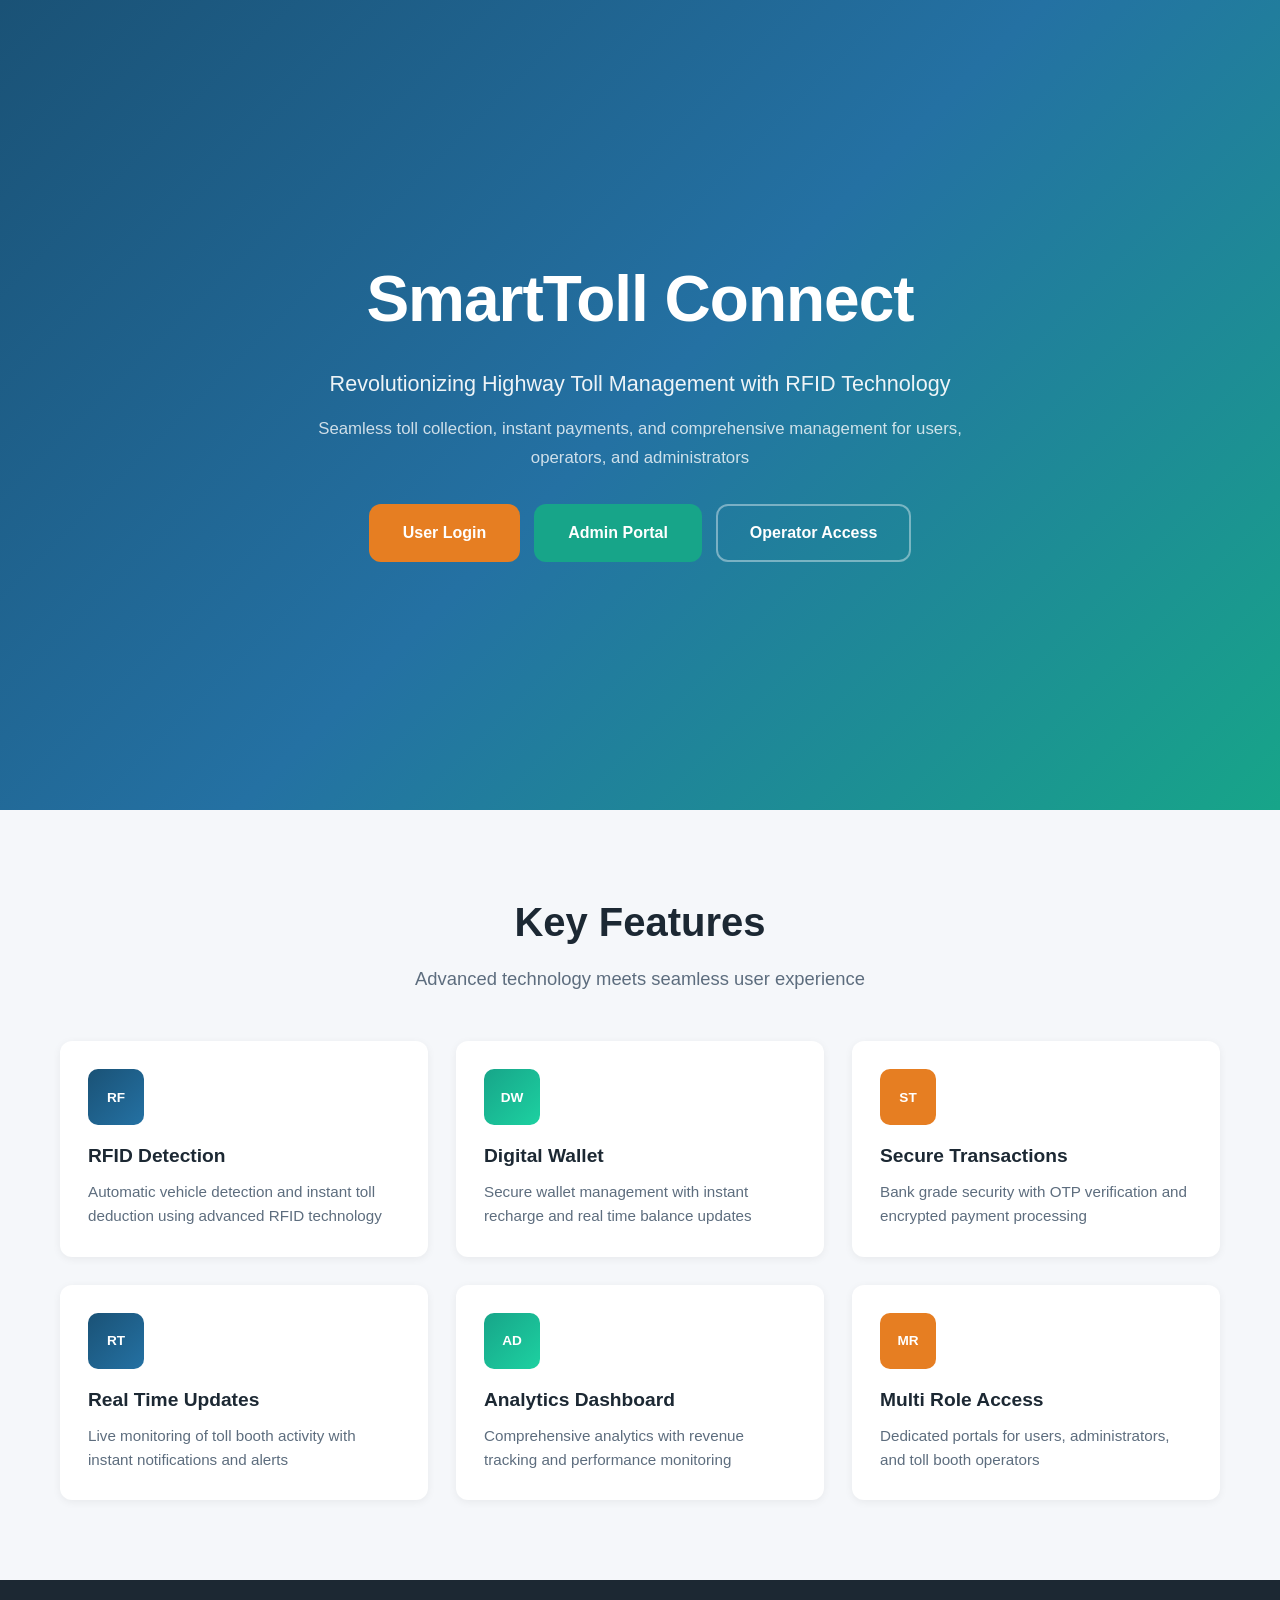
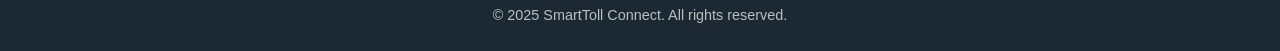
==== index.html @ 89d5b8bf "add footer and fix hero padding on mobile" ====
﻿<!DOCTYPE html>
<html lang="en">
<head>
    <meta charset="UTF-8">
    <meta name="viewport" content="width=device-width, initial-scale=1.0">
    <title>SmartToll Connect</title>
    <link rel="stylesheet" href="style.css">
</head>
<body>
    <!-- Hero -->
    <section class="hero">
        <div class="hero-content">
            <h1>SmartToll Connect</h1>
            <p class="hero-subtitle">Revolutionizing Highway Toll Management with RFID Technology</p>
            <p class="hero-desc">Seamless toll collection, instant payments, and comprehensive management for users, operators, and administrators</p>
            <div class="hero-buttons">
                <a href="auth.html?role=user" class="btn btn-accent">User Login</a>
                <a href="auth.html?role=admin" class="btn btn-secondary">Admin Portal</a>
                <a href="auth.html?role=operator" class="btn btn-outline">Operator Access</a>
            </div>
        </div>
    </section>

    <!-- Features -->
    <section class="features">
        <div class="container">
            <h2 class="section-title">Key Features</h2>
            <p class="section-desc">Advanced technology meets seamless user experience</p>
            <div class="features-grid">
                <div class="feature-card">
                    <div class="feature-icon icon-primary">RF</div>
                    <h3>RFID Detection</h3>
                    <p>Automatic vehicle detection and instant toll deduction using advanced RFID technology</p>
                </div>
                <div class="feature-card">
                    <div class="feature-icon icon-secondary">DW</div>
                    <h3>Digital Wallet</h3>
                    <p>Secure wallet management with instant recharge and real time balance updates</p>
                </div>
                <div class="feature-card">
                    <div class="feature-icon icon-accent">ST</div>
                    <h3>Secure Transactions</h3>
                    <p>Bank grade security with OTP verification and encrypted payment processing</p>
                </div>
                <div class="feature-card">
                    <div class="feature-icon icon-primary">RT</div>
                    <h3>Real Time Updates</h3>
                    <p>Live monitoring of toll booth activity with instant notifications and alerts</p>
                </div>
                <div class="feature-card">
                    <div class="feature-icon icon-secondary">AD</div>
                    <h3>Analytics Dashboard</h3>
                    <p>Comprehensive analytics with revenue tracking and performance monitoring</p>
                </div>
                <div class="feature-card">
                    <div class="feature-icon icon-accent">MR</div>
                    <h3>Multi Role Access</h3>
                    <p>Dedicated portals for users, administrators, and toll booth operators</p>
                </div>
            </div>
        </div>
    </section>

    <!-- Footer -->
    <footer class="footer">
        <div class="container">
            <p>&copy; 2025 SmartToll Connect. All rights reserved.</p>
        </div>
    </footer>

    <script src="script.js"></script>
</body>
</html>
---- style.css ----
﻿* {
    margin: 0;
    padding: 0;
    box-sizing: border-box;
}

:root {
    --primary: #1a5276;
    --primary-light: #2471a3;
    --secondary: #17a589;
    --accent: #e67e22;
    --bg: #f5f7fa;
    --text: #1c2833;
    --text-muted: #5d6d7e;
    --card-bg: #ffffff;
    --border: #d5dbde;
    --success: #27ae60;
    --danger: #e74c3c;
    --radius: 12px;
}

body {
    font-family: 'Segoe UI', Tahoma, Geneva, Verdana, sans-serif;
    background: var(--bg);
    color: var(--text);
    line-height: 1.6;
}

.container {
    max-width: 1200px;
    margin: 0 auto;
    padding: 0 20px;
}

/* Hero Section */
.hero {
    min-height: 90vh;
    display: flex;
    align-items: center;
    justify-content: center;
    background: linear-gradient(135deg, var(--primary), var(--primary-light), var(--secondary));
    color: #fff;
    text-align: center;
    padding: 40px 20px;
}

.hero-content {
    max-width: 700px;
}

.hero h1 {
    font-size: 4rem;
    font-weight: 800;
    margin-bottom: 16px;
    letter-spacing: -1px;
}

.hero-subtitle {
    font-size: 1.35rem;
    opacity: 0.92;
    margin-bottom: 14px;
}

.hero-desc {
    font-size: 1.05rem;
    opacity: 0.78;
    line-height: 1.7;
}

.hero-buttons {
    margin-top: 32px;
    display: flex;
    gap: 14px;
    justify-content: center;
    flex-wrap: wrap;
}

/* Buttons */
.btn {
    display: inline-block;
    padding: 14px 32px;
    border-radius: var(--radius);
    font-size: 1rem;
    font-weight: 600;
    text-decoration: none;
    cursor: pointer;
    transition: all 0.2s ease;
    border: 2px solid transparent;
}

.btn-accent {
    background: var(--accent);
    color: #fff;
}

.btn-accent:hover {
    background: #d35400;
}

.btn-secondary {
    background: var(--secondary);
    color: #fff;
}

.btn-secondary:hover {
    background: #138d75;
}

.btn-outline {
    background: transparent;
    color: #fff;
    border-color: rgba(255, 255, 255, 0.4);
}

.btn-outline:hover {
    background: rgba(255, 255, 255, 0.1);
    border-color: rgba(255, 255, 255, 0.7);
}

/* Section Styles */
.section-title {
    font-size: 2.5rem;
    font-weight: 700;
    text-align: center;
    margin-bottom: 10px;
}

.section-desc {
    text-align: center;
    color: var(--text-muted);
    font-size: 1.15rem;
    margin-bottom: 48px;
}

/* Features */
.features {
    padding: 80px 0;
}

.features-grid {
    display: grid;
    grid-template-columns: repeat(3, 1fr);
    gap: 28px;
}

.feature-card {
    background: var(--card-bg);
    border-radius: var(--radius);
    padding: 28px;
    box-shadow: 0 2px 8px rgba(0, 0, 0, 0.06);
    transition: box-shadow 0.3s ease;
}

.feature-card:hover {
    box-shadow: 0 8px 24px rgba(0, 0, 0, 0.12);
}

.feature-icon {
    width: 56px;
    height: 56px;
    border-radius: 10px;
    display: flex;
    align-items: center;
    justify-content: center;
    font-weight: 700;
    font-size: 0.85rem;
    color: #fff;
    margin-bottom: 16px;
}

.icon-primary {
    background: linear-gradient(135deg, var(--primary), var(--primary-light));
}

.icon-secondary {
    background: linear-gradient(135deg, var(--secondary), #1dd1a1);
}

.icon-accent {
    background: var(--accent);
}

.feature-card h3 {
    font-size: 1.2rem;
    margin-bottom: 8px;
}

.feature-card p {
    color: var(--text-muted);
    font-size: 0.95rem;
}

/* Footer */
.footer {
    background: var(--text);
    color: rgba(255, 255, 255, 0.7);
    text-align: center;
    padding: 24px 20px;
    font-size: 0.9rem;
}

/* Responsive */
@media (max-width: 768px) {
    .hero h1 {
        font-size: 2.4rem;
    }

    .hero-subtitle {
        font-size: 1.1rem;
    }

    .hero {
        min-height: 80vh;
        padding: 60px 16px;
    }

    .features-grid {
        grid-template-columns: 1fr;
    }
}
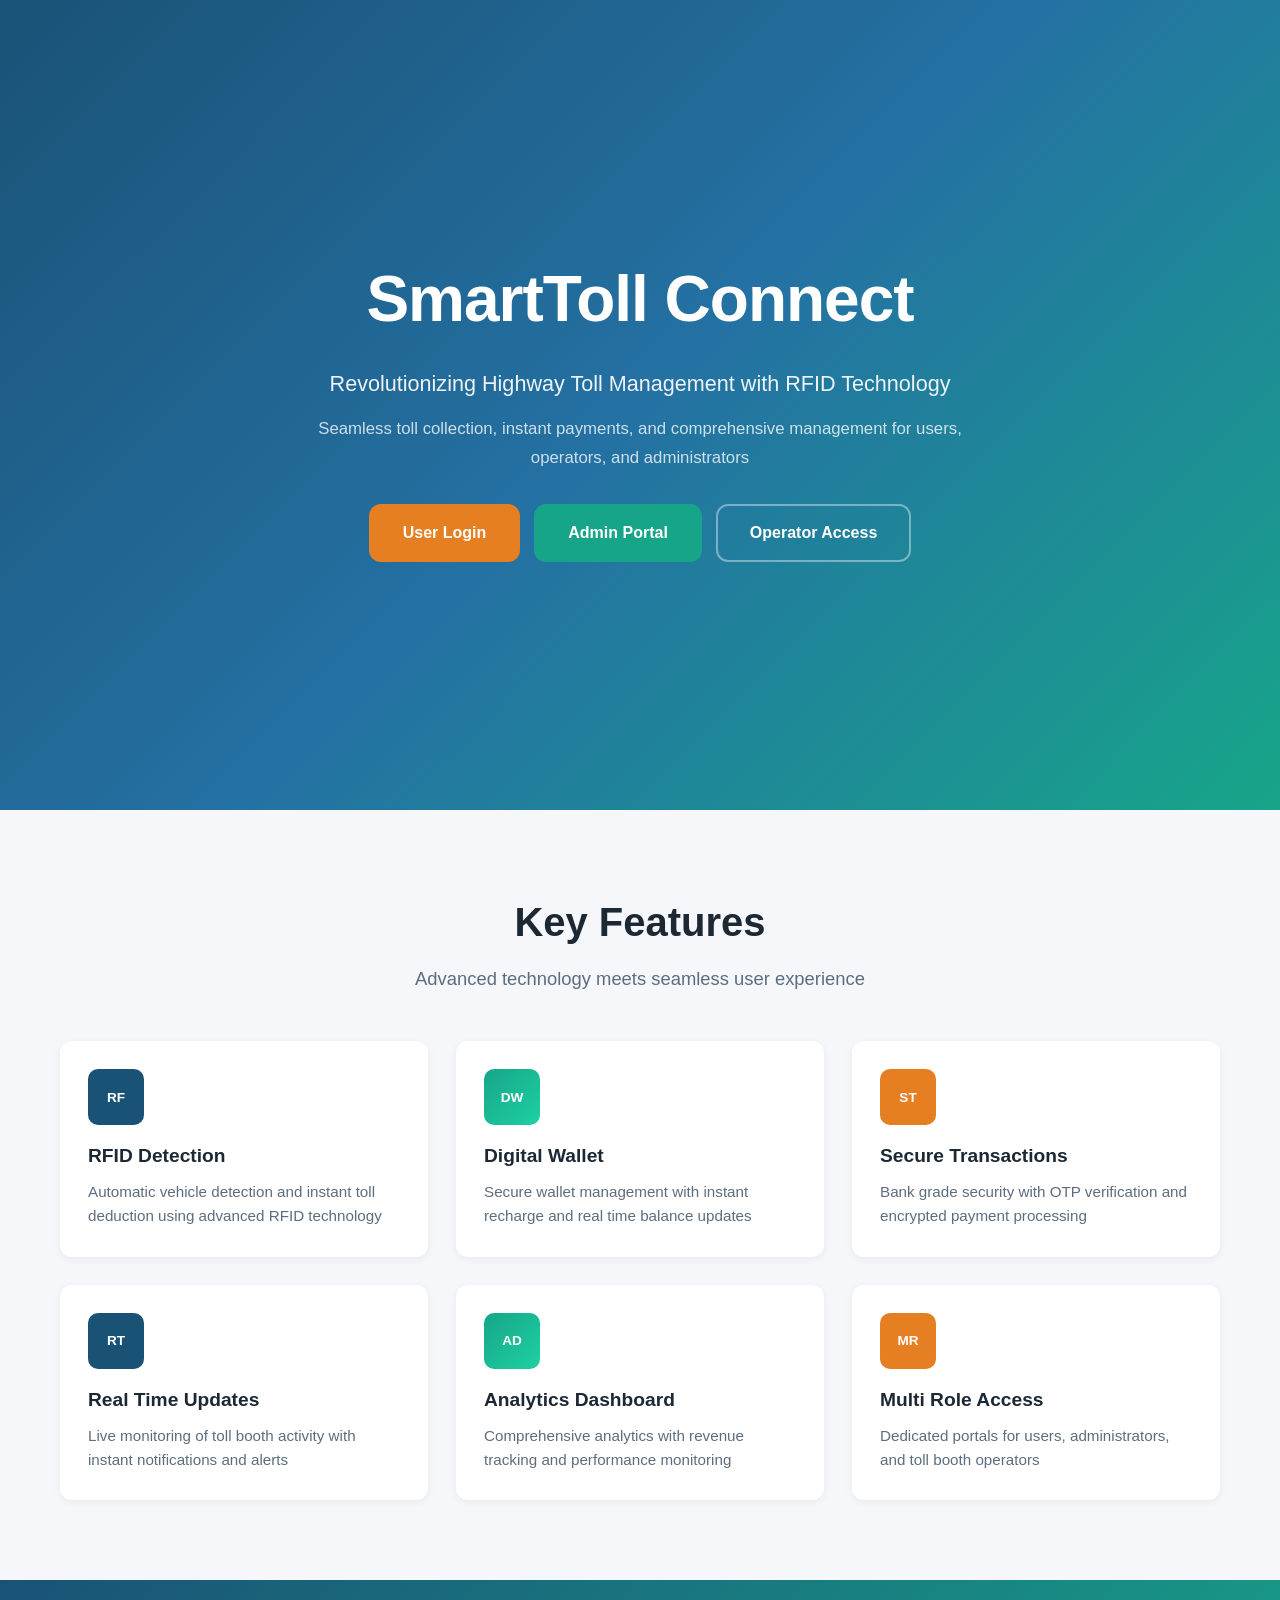
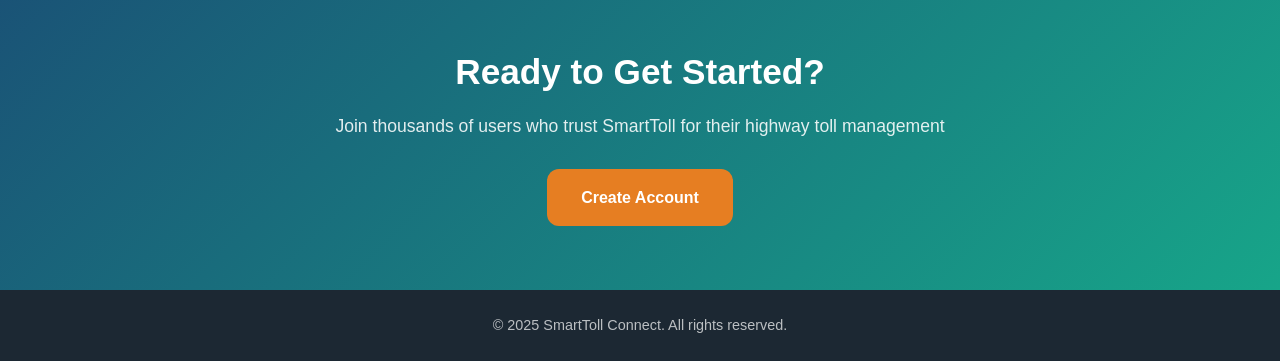
==== commit 86df743c: "add call to action section on landing page" ====
--- a/index.html
+++ b/index.html
@@ -1,4 +1,4 @@
-﻿<!DOCTYPE html>
+<!DOCTYPE html>
 <html lang="en">
 <head>
     <meta charset="UTF-8">
@@ -60,6 +60,15 @@
             </div>
         </div>
     </section>
+    <!-- CTA Section -->
+    <section class="cta-section">
+        <div class="container">
+            <h2>Ready to Get Started?</h2>
+            <p>Join thousands of users who trust SmartToll for their highway toll management</p>
+            <a href="auth.html?role=user&mode=register" class="btn btn-accent">Create Account</a>
+        </div>
+    </section>
+
 
     <!-- Footer -->
     <footer class="footer">
--- a/style.css
+++ b/style.css
@@ -1,4 +1,4 @@
-﻿* {
+* {
     margin: 0;
     padding: 0;
     box-sizing: border-box;
@@ -200,6 +200,12 @@
 }
 
 /* Responsive */
+@media (max-width: 1024px) {
+    .features-grid {
+        grid-template-columns: repeat(2, 1fr);
+    }
+}
+
 @media (max-width: 768px) {
     .hero h1 {
         font-size: 2.4rem;
@@ -216,5 +222,812 @@
 
     .features-grid {
         grid-template-columns: 1fr;
-    }
-}
+        gap: 18px;
+    }
+}
+
+/* Auth Page */
+.page-auth {
+    background: var(--bg);
+    min-height: 100vh;
+    display: flex;
+    align-items: center;
+    justify-content: center;
+    padding: 20px;
+}
+
+.auth-wrapper {
+    width: 100%;
+    max-width: 440px;
+}
+
+.auth-card {
+    background: var(--card-bg);
+    border-radius: var(--radius);
+    padding: 36px;
+    box-shadow: 0 4px 16px rgba(0, 0, 0, 0.1);
+}
+
+.auth-header {
+    text-align: center;
+    margin-bottom: 28px;
+}
+
+.auth-icon {
+    width: 56px;
+    height: 56px;
+    border-radius: 50%;
+    background: var(--primary);
+    color: #fff;
+    display: flex;
+    align-items: center;
+    justify-content: center;
+    font-weight: 700;
+    font-size: 1.3rem;
+    margin: 0 auto 14px;
+}
+
+.auth-header h2 {
+    font-size: 1.5rem;
+    margin-bottom: 4px;
+}
+
+.auth-header p {
+    color: var(--text-muted);
+    font-size: 0.95rem;
+}
+
+.auth-tabs {
+    display: grid;
+    grid-template-columns: 1fr 1fr;
+    gap: 6px;
+    background: var(--bg);
+    padding: 4px;
+    border-radius: 8px;
+    margin-bottom: 24px;
+}
+
+.auth-tab {
+    padding: 10px;
+    border: none;
+    border-radius: 6px;
+    background: transparent;
+    font-size: 0.95rem;
+    font-weight: 500;
+    cursor: pointer;
+    color: var(--text-muted);
+    transition: all 0.2s;
+}
+
+.auth-tab.active {
+    background: var(--card-bg);
+    color: var(--text);
+    box-shadow: 0 1px 3px rgba(0, 0, 0, 0.1);
+}
+
+.auth-form {
+    display: flex;
+    flex-direction: column;
+    gap: 16px;
+}
+
+.form-group {
+    display: flex;
+    flex-direction: column;
+    gap: 6px;
+}
+
+.form-group label {
+    font-size: 0.9rem;
+    font-weight: 500;
+}
+
+.form-group input {
+    padding: 12px 14px;
+    border: 1px solid var(--border);
+    border-radius: 8px;
+    font-size: 0.95rem;
+    outline: none;
+    transition: border-color 0.2s;
+}
+
+.form-group input:focus {
+    border-color: var(--primary);
+}
+
+.btn-primary {
+    background: var(--primary);
+    color: #fff;
+}
+
+.btn-primary:hover {
+    background: var(--primary-light);
+}
+
+.btn-full {
+    width: 100%;
+    text-align: center;
+}
+
+.auth-footer {
+    text-align: center;
+    margin-top: 20px;
+}
+
+.auth-footer a {
+    color: var(--primary);
+    text-decoration: none;
+    font-size: 0.9rem;
+}
+
+.auth-footer a:hover {
+    text-decoration: underline;
+}
+
+.otp-info {
+    background: var(--bg);
+    padding: 14px;
+    border-radius: 8px;
+    text-align: center;
+}
+
+.otp-info p {
+    color: var(--text-muted);
+    font-size: 0.9rem;
+}
+
+.btn-ghost {
+    background: transparent;
+    color: var(--text-muted);
+    border: none;
+}
+
+.btn-ghost:hover {
+    color: var(--text);
+}
+
+#registerFields {
+    display: flex;
+    flex-direction: column;
+    gap: 16px;
+}
+
+/* Toast */
+.toast {
+    position: fixed;
+    bottom: 24px;
+    left: 50%;
+    transform: translateX(-50%) translateY(20px);
+    background: var(--text);
+    color: #fff;
+    padding: 12px 28px;
+    border-radius: 8px;
+    font-size: 0.95rem;
+    opacity: 0;
+    transition: all 0.3s ease;
+    z-index: 1000;
+    white-space: nowrap;
+}
+
+.toast.show {
+    opacity: 1;
+    transform: translateX(-50%) translateY(0);
+}
+
+/* Dashboard Header */
+.dash-header {
+    background: var(--card-bg);
+    border-bottom: 1px solid var(--border);
+    padding: 14px 0;
+    position: sticky;
+    top: 0;
+    z-index: 50;
+    box-shadow: 0 1px 4px rgba(0, 0, 0, 0.05);
+}
+
+.dash-header-inner {
+    display: flex;
+    justify-content: space-between;
+    align-items: center;
+}
+
+.dash-brand {
+    display: flex;
+    align-items: center;
+    gap: 12px;
+}
+
+.dash-logo {
+    width: 40px;
+    height: 40px;
+    border-radius: 8px;
+    background: var(--primary);
+    color: #fff;
+    display: flex;
+    align-items: center;
+    justify-content: center;
+    font-weight: 700;
+    font-size: 0.85rem;
+}
+
+.dash-brand h1 {
+    font-size: 1.15rem;
+    line-height: 1.3;
+}
+
+.dash-brand p {
+    font-size: 0.8rem;
+    color: var(--text-muted);
+}
+
+.dash-main {
+    padding: 32px 0;
+}
+
+/* Cards */
+.card {
+    background: var(--card-bg);
+    border-radius: var(--radius);
+    padding: 24px;
+    box-shadow: 0 2px 8px rgba(0, 0, 0, 0.06);
+}
+
+/* User Top Grid */
+.user-top-grid {
+    display: grid;
+    grid-template-columns: 2fr 1fr;
+    gap: 24px;
+    margin-bottom: 28px;
+}
+
+/* Wallet */
+.wallet-card {
+    background: linear-gradient(135deg, var(--primary), var(--primary-light));
+    color: #fff;
+    border-radius: var(--radius);
+    padding: 32px;
+    box-shadow: 0 4px 16px rgba(26, 82, 118, 0.3);
+}
+
+.wallet-label {
+    font-size: 1rem;
+    opacity: 0.9;
+    margin-bottom: 8px;
+}
+
+.wallet-amount {
+    font-size: 3rem;
+    font-weight: 800;
+    margin-bottom: 20px;
+}
+
+/* Vehicle Info */
+.vehicle-card h3 {
+    font-size: 1.1rem;
+    margin-bottom: 16px;
+}
+
+.info-row {
+    display: flex;
+    justify-content: space-between;
+    padding: 10px 0;
+    border-bottom: 1px solid var(--border);
+}
+
+.info-row:last-child {
+    border-bottom: none;
+}
+
+.info-label {
+    color: var(--text-muted);
+    font-size: 0.9rem;
+}
+
+.info-value {
+    font-weight: 600;
+    font-size: 0.95rem;
+}
+
+.status-active {
+    color: var(--success);
+}
+
+@media (max-width: 768px) {
+    .user-top-grid {
+        grid-template-columns: 1fr;
+    }
+
+    .wallet-amount {
+        font-size: 2.2rem;
+    }
+}
+
+/* Card Header */
+.card-header {
+    margin-bottom: 20px;
+}
+
+.card-header h3 {
+    font-size: 1.15rem;
+    margin-bottom: 4px;
+}
+
+.text-muted {
+    color: var(--text-muted);
+    font-size: 0.9rem;
+}
+
+/* Transactions */
+.transaction-list {
+    display: flex;
+    flex-direction: column;
+    gap: 10px;
+}
+
+.transaction-item {
+    display: flex;
+    align-items: center;
+    justify-content: space-between;
+    padding: 14px 16px;
+    background: var(--bg);
+    border-radius: 10px;
+    transition: background 0.2s;
+}
+
+.transaction-item:hover {
+    background: #edf0f4;
+}
+
+.tx-left {
+    display: flex;
+    align-items: center;
+    gap: 12px;
+}
+
+.tx-icon {
+    width: 40px;
+    height: 40px;
+    border-radius: 50%;
+    display: flex;
+    align-items: center;
+    justify-content: center;
+    font-weight: 700;
+    font-size: 0.8rem;
+}
+
+.tx-icon-recharge {
+    background: rgba(39, 174, 96, 0.15);
+    color: var(--success);
+}
+
+.tx-icon-toll {
+    background: rgba(230, 126, 34, 0.15);
+    color: var(--accent);
+}
+
+.tx-booth {
+    font-weight: 500;
+    font-size: 0.95rem;
+}
+
+.tx-date {
+    color: var(--text-muted);
+    font-size: 0.85rem;
+}
+
+.tx-amount {
+    font-weight: 600;
+    font-size: 1rem;
+}
+
+.tx-amount-green {
+    color: var(--success);
+}
+
+/* Modal */
+.modal-overlay {
+    position: fixed;
+    inset: 0;
+    background: rgba(0, 0, 0, 0.45);
+    display: flex;
+    align-items: center;
+    justify-content: center;
+    z-index: 100;
+    opacity: 0;
+    pointer-events: none;
+    transition: opacity 0.2s ease;
+}
+
+.modal-overlay.active {
+    opacity: 1;
+    pointer-events: auto;
+}
+
+.modal {
+    background: var(--card-bg);
+    border-radius: var(--radius);
+    padding: 28px;
+    width: 90%;
+    max-width: 420px;
+    box-shadow: 0 8px 32px rgba(0, 0, 0, 0.2);
+    transform: translateY(10px);
+    transition: transform 0.2s ease;
+}
+
+.modal-overlay.active .modal {
+    transform: translateY(0);
+}
+
+.modal-header {
+    display: flex;
+    justify-content: space-between;
+    align-items: center;
+    margin-bottom: 6px;
+}
+
+.modal-header h3 {
+    font-size: 1.15rem;
+}
+
+.modal-close {
+    background: none;
+    border: none;
+    font-size: 1.5rem;
+    cursor: pointer;
+    color: var(--text-muted);
+    padding: 0 4px;
+}
+
+.modal-close:hover {
+    color: var(--text);
+}
+
+.preset-amounts {
+    display: grid;
+    grid-template-columns: repeat(3, 1fr);
+    gap: 8px;
+    margin-top: 12px;
+}
+
+.btn-outline-dark {
+    background: transparent;
+    border: 1px solid var(--border);
+    color: var(--text);
+    padding: 10px;
+    border-radius: 8px;
+    cursor: pointer;
+    font-weight: 500;
+    transition: all 0.2s;
+}
+
+.btn-outline-dark:hover {
+    border-color: var(--primary);
+    color: var(--primary);
+}
+
+/* Stats Grid */
+.stats-grid {
+    display: grid;
+    grid-template-columns: repeat(4, 1fr);
+    gap: 20px;
+    margin-bottom: 28px;
+}
+
+.stat-card {
+    padding: 20px;
+}
+
+.stat-label {
+    font-size: 0.85rem;
+    color: var(--text-muted);
+    font-weight: 500;
+    margin-bottom: 12px;
+}
+
+.stat-row {
+    display: flex;
+    justify-content: space-between;
+    align-items: center;
+}
+
+.stat-value {
+    font-size: 1.8rem;
+    font-weight: 700;
+}
+
+.stat-icon {
+    width: 40px;
+    height: 40px;
+    border-radius: 8px;
+    display: flex;
+    align-items: center;
+    justify-content: center;
+    font-weight: 700;
+    font-size: 0.9rem;
+    color: #fff;
+}
+
+.icon-success {
+    background: var(--success);
+}
+
+.icon-primary {
+    background: var(--primary);
+}
+
+.icon-secondary-bg {
+    background: var(--secondary);
+}
+
+.icon-accent-bg {
+    background: var(--accent);
+}
+
+.stat-change {
+    font-size: 0.8rem;
+    color: var(--text-muted);
+    margin-top: 10px;
+}
+
+.stat-change.positive {
+    color: var(--success);
+}
+
+.logo-admin {
+    background: var(--primary) !important;
+}
+
+@media (max-width: 900px) {
+    .stats-grid {
+        grid-template-columns: repeat(2, 1fr);
+    }
+}
+
+@media (max-width: 500px) {
+    .stats-grid {
+        grid-template-columns: 1fr;
+    }
+}
+
+/* Booth Management */
+.booth-header {
+    display: flex;
+    justify-content: space-between;
+    align-items: flex-start;
+}
+
+.booth-list {
+    display: flex;
+    flex-direction: column;
+    gap: 10px;
+}
+
+.booth-item {
+    display: flex;
+    align-items: center;
+    justify-content: space-between;
+    padding: 16px;
+    background: var(--bg);
+    border-radius: 10px;
+    transition: background 0.2s;
+}
+
+.booth-item:hover {
+    background: #edf0f4;
+}
+
+.booth-info h4 {
+    font-size: 1.05rem;
+    margin-bottom: 2px;
+}
+
+.booth-meta {
+    display: flex;
+    gap: 20px;
+    margin-top: 8px;
+    font-size: 0.88rem;
+    color: var(--text-muted);
+}
+
+.booth-meta strong {
+    color: var(--text);
+}
+
+.text-success {
+    color: var(--success) !important;
+}
+
+.btn-sm {
+    padding: 8px 16px;
+    font-size: 0.85rem;
+    border-radius: 8px;
+}
+
+.btn-danger {
+    background: var(--danger);
+    color: #fff;
+    border: none;
+    cursor: pointer;
+}
+
+.btn-danger:hover {
+    background: #c0392b;
+}
+
+.booth-actions {
+    display: flex;
+    gap: 8px;
+}
+
+@media (max-width: 768px) {
+    .booth-item {
+        flex-direction: column;
+        align-items: flex-start;
+        gap: 12px;
+    }
+
+    .booth-meta {
+        flex-wrap: wrap;
+        gap: 12px;
+    }
+
+    .booth-header {
+        flex-direction: column;
+        gap: 12px;
+    }
+}
+
+/* Operator Dashboard */
+.logo-operator {
+    background: var(--secondary) !important;
+}
+
+.assignment-card {
+    background: linear-gradient(135deg, var(--secondary), #1dd1a1);
+    color: #fff;
+    border-radius: var(--radius);
+    padding: 28px;
+    margin-bottom: 24px;
+    box-shadow: 0 4px 16px rgba(23, 165, 137, 0.3);
+}
+
+.assignment-card h3 {
+    margin-bottom: 16px;
+    font-size: 1.15rem;
+}
+
+.assignment-grid {
+    display: grid;
+    grid-template-columns: repeat(4, 1fr);
+    gap: 16px;
+}
+
+.assign-label {
+    display: block;
+    font-size: 0.85rem;
+    opacity: 0.85;
+    margin-bottom: 4px;
+}
+
+.assign-value {
+    display: block;
+    font-size: 1.1rem;
+    font-weight: 600;
+}
+
+.stats-3 {
+    grid-template-columns: repeat(3, 1fr);
+}
+
+@media (max-width: 768px) {
+    .assignment-grid {
+        grid-template-columns: repeat(2, 1fr);
+        gap: 12px;
+    }
+
+    .stats-3 {
+        grid-template-columns: 1fr;
+    }
+}
+
+/* Vehicle Monitoring */
+.vehicle-list {
+    display: flex;
+    flex-direction: column;
+    gap: 10px;
+}
+
+.vehicle-item {
+    display: flex;
+    align-items: center;
+    justify-content: space-between;
+    padding: 14px 16px;
+    background: var(--bg);
+    border-radius: 10px;
+    transition: background 0.2s;
+}
+
+.vehicle-item:hover {
+    background: #edf0f4;
+}
+
+.v-left {
+    display: flex;
+    align-items: center;
+    gap: 14px;
+}
+
+.v-icon {
+    width: 46px;
+    height: 46px;
+    border-radius: 50%;
+    display: flex;
+    align-items: center;
+    justify-content: center;
+    font-weight: 700;
+    font-size: 1.1rem;
+}
+
+.v-status-paid {
+    background: rgba(39, 174, 96, 0.15);
+    color: var(--success);
+}
+
+.v-status-processing {
+    background: rgba(230, 126, 34, 0.15);
+    color: var(--accent);
+}
+
+.v-status-failed {
+    background: rgba(231, 76, 60, 0.15);
+    color: var(--danger);
+}
+
+.v-number {
+    font-weight: 600;
+    font-size: 1.05rem;
+}
+
+.v-meta {
+    color: var(--text-muted);
+    font-size: 0.85rem;
+    margin-top: 2px;
+}
+
+.v-right {
+    text-align: right;
+}
+
+.v-amount {
+    font-weight: 600;
+    font-size: 1rem;
+    margin-bottom: 4px;
+}
+
+.v-badge {
+    display: inline-block;
+    padding: 3px 10px;
+    border-radius: 20px;
+    font-size: 0.78rem;
+    font-weight: 500;
+}
+
+/* CTA Section */
+.cta-section {
+    background: linear-gradient(135deg, var(--primary), var(--secondary));
+    color: #fff;
+    text-align: center;
+    padding: 64px 20px;
+}
+
+.cta-section h2 {
+    font-size: 2.2rem;
+    font-weight: 700;
+    margin-bottom: 12px;
+}
+
+.cta-section p {
+    font-size: 1.1rem;
+    opacity: 0.88;
+    margin-bottom: 28px;
+}
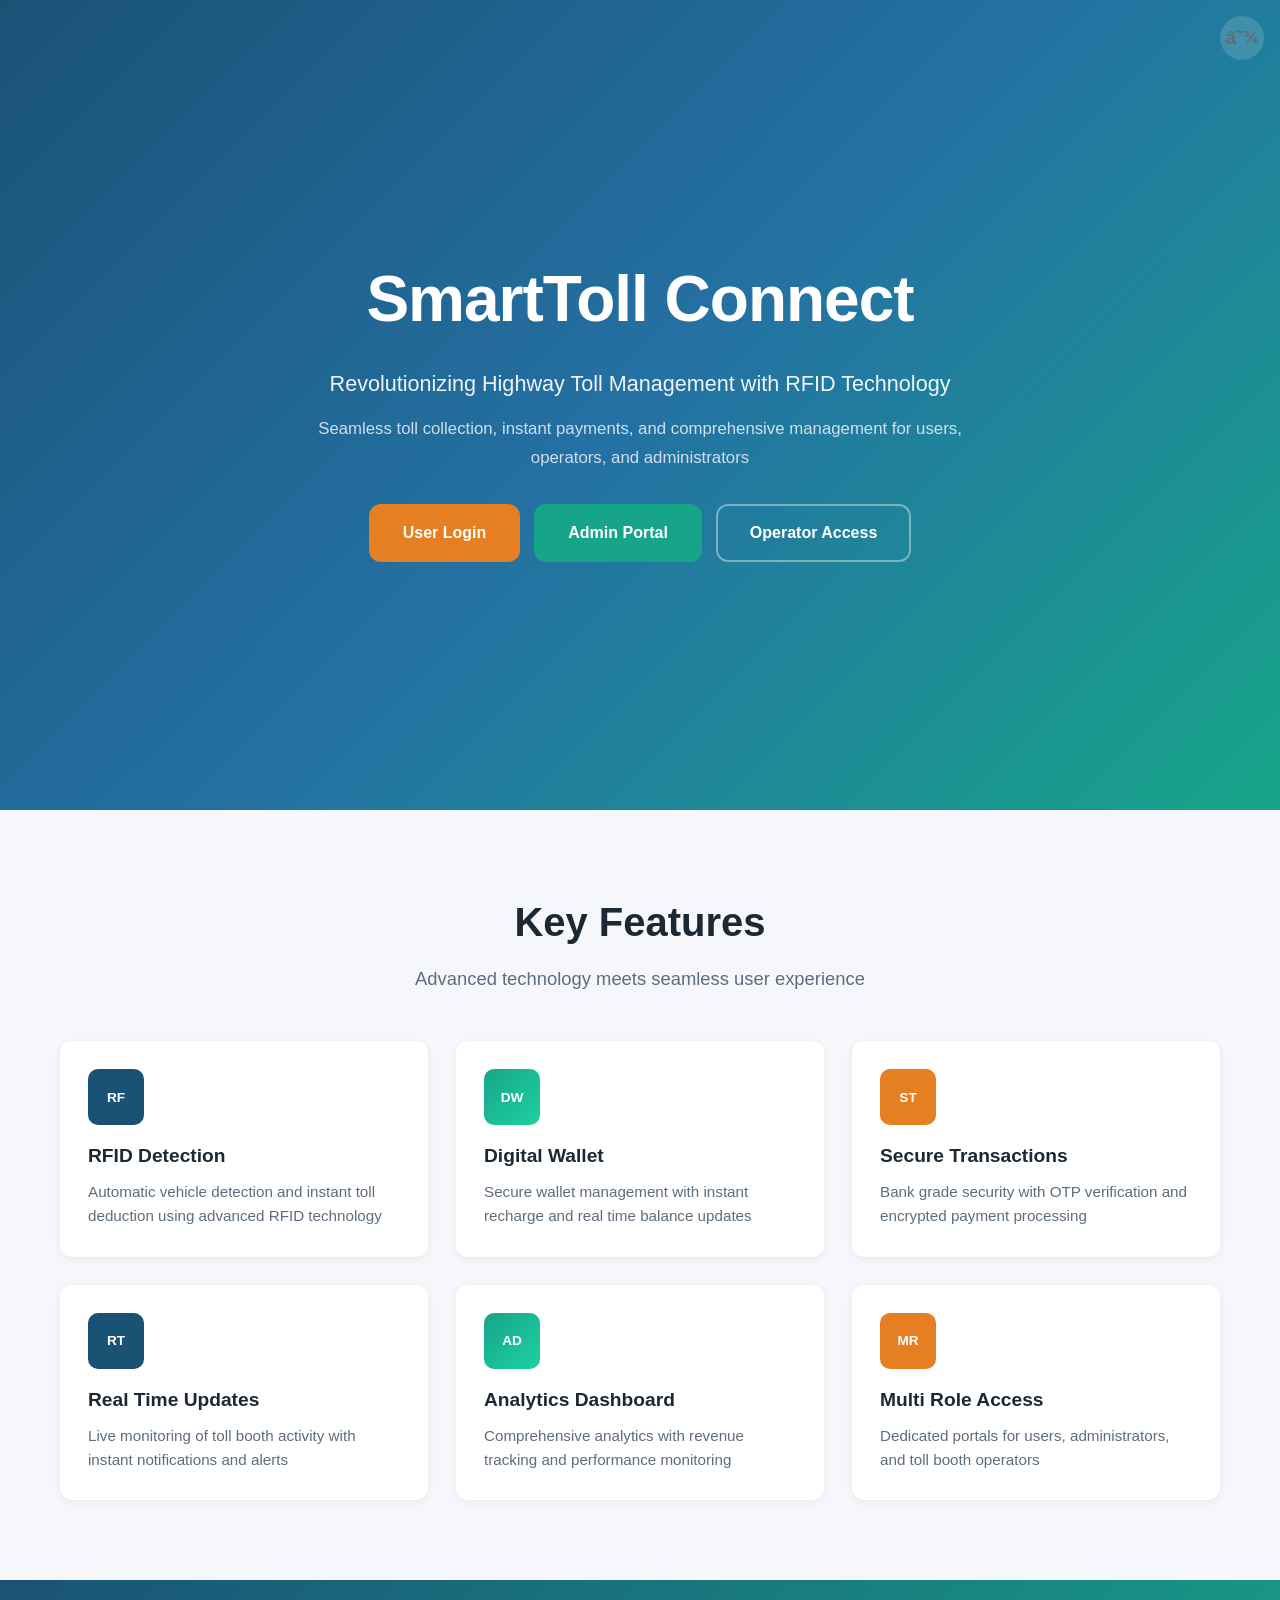
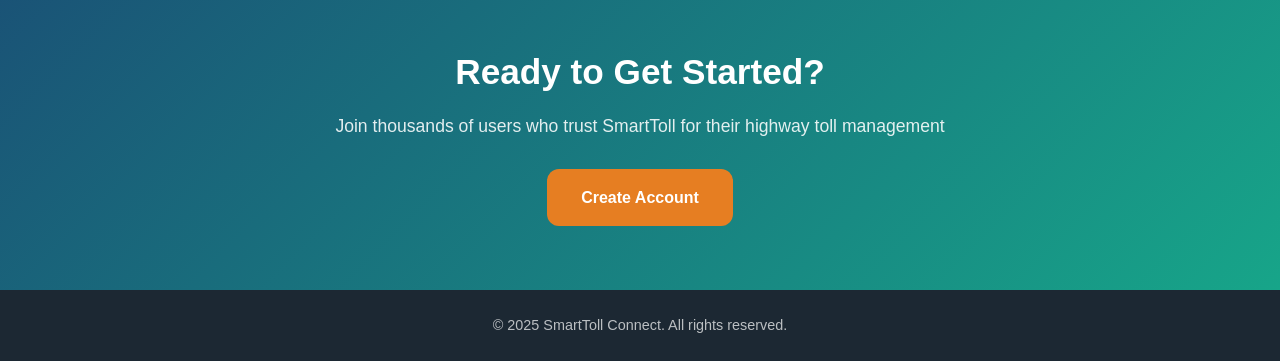
==== commit 6e2acad5: "add dark mode to landing page and auth" ====
--- a/index.html
+++ b/index.html
@@ -6,7 +6,8 @@
     <title>SmartToll Connect</title>
     <link rel="stylesheet" href="style.css">
 </head>
-<body>
+<body>    <button class="btn btn-ghost dark-toggle landing-dark-toggle" id="darkModeToggle">â˜¾</button>
+
     <!-- Hero -->
     <section class="hero">
         <div class="hero-content">
--- a/style.css
+++ b/style.css
@@ -1031,3 +1031,123 @@
     opacity: 0.88;
     margin-bottom: 28px;
 }
+
+.v-status-detected {
+    background: rgba(36, 113, 163, 0.15);
+    color: var(--primary-light);
+}
+
+/* Dark Mode */
+.dark-toggle {
+    font-size: 1.2rem;
+    padding: 8px 12px;
+}
+
+body.dark {
+    --bg: #111827;
+    --text: #f3f4f6;
+    --text-muted: #9ca3af;
+    --card-bg: #1f2937;
+    --border: #374151;
+}
+
+body.dark .hero {
+    background: linear-gradient(135deg, #0f3460, #16537e, #0d6b5e);
+}
+
+body.dark .feature-card {
+    background: var(--card-bg);
+}
+
+body.dark .footer {
+    background: #0d1117;
+}
+
+body.dark .transaction-item,
+body.dark .booth-item,
+body.dark .vehicle-item {
+    background: #111827;
+}
+
+body.dark .transaction-item:hover,
+body.dark .booth-item:hover,
+body.dark .vehicle-item:hover {
+    background: #1a2332;
+}
+
+body.dark .auth-tabs {
+    background: #111827;
+}
+
+body.dark .auth-tab.active {
+    background: var(--card-bg);
+}
+
+body.dark .otp-info {
+    background: #111827;
+}
+
+body.dark .form-group input {
+    background: #111827;
+    border-color: var(--border);
+    color: var(--text);
+}
+
+body.dark .toast {
+    background: #f3f4f6;
+    color: #111827;
+}
+
+body.dark .modal {
+    background: var(--card-bg);
+}
+
+body.dark .btn-outline-dark {
+    border-color: var(--border);
+    color: var(--text);
+}
+
+body.dark .btn-outline-dark:hover {
+    border-color: #60a5fa;
+    color: #60a5fa;
+}
+
+body.dark .preset-amounts .btn-outline-dark {
+    background: #111827;
+}
+
+body.dark .stat-card {
+    background: var(--card-bg);
+}
+
+body.dark .card {
+    background: var(--card-bg);
+}
+
+body.dark .auth-card {
+    background: var(--card-bg);
+}
+
+.landing-dark-toggle {
+    position: fixed;
+    top: 16px;
+    right: 16px;
+    z-index: 100;
+    background: rgba(255, 255, 255, 0.15);
+    border-radius: 50%;
+    width: 44px;
+    height: 44px;
+    padding: 0;
+    display: flex;
+    align-items: center;
+    justify-content: center;
+    backdrop-filter: blur(8px);
+}
+
+body.dark .landing-dark-toggle {
+    background: rgba(255, 255, 255, 0.1);
+}
+
+body.dark .cta-section {
+    background: linear-gradient(135deg, #0f3460, #0d6b5e);
+}
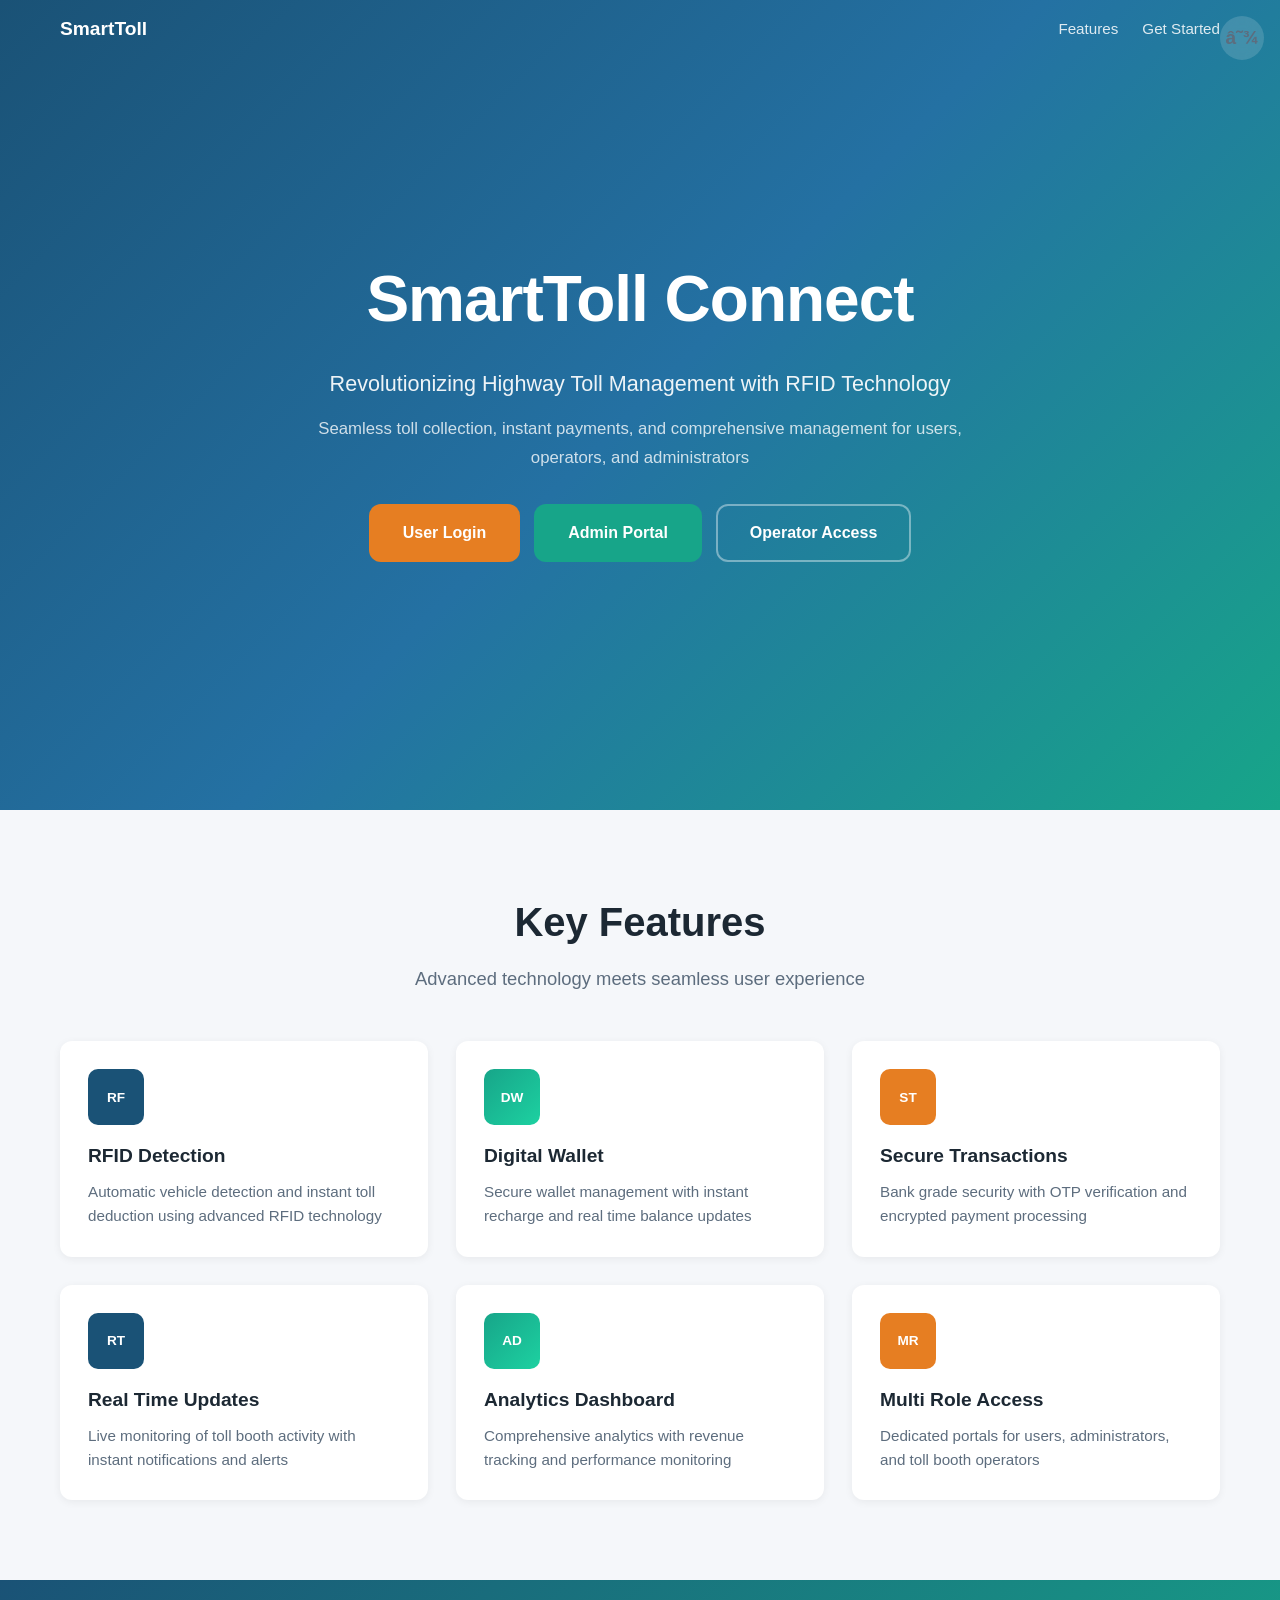
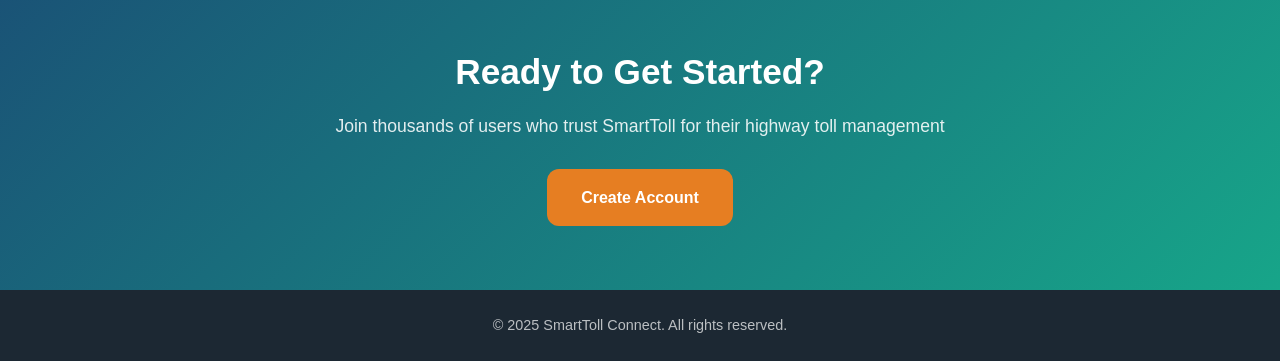
==== commit d11f995b: "add smooth scroll for landing page navigation" ====
--- a/index.html
+++ b/index.html
@@ -6,7 +6,17 @@
     <title>SmartToll Connect</title>
     <link rel="stylesheet" href="style.css">
 </head>
-<body>    <button class="btn btn-ghost dark-toggle landing-dark-toggle" id="darkModeToggle">â˜¾</button>
+<body>    <!-- Navbar -->
+    <nav class="landing-nav">
+        <div class="container nav-inner">
+            <span class="nav-brand">SmartToll</span>
+            <div class="nav-links">
+                <a href="#features" class="nav-link">Features</a>
+                <a href="#getstarted" class="nav-link">Get Started</a>
+            </div>
+        </div>
+    </nav>
+    <button class="btn btn-ghost dark-toggle landing-dark-toggle" id="darkModeToggle">â˜¾</button>
 
     <!-- Hero -->
     <section class="hero">
@@ -23,7 +33,7 @@
     </section>
 
     <!-- Features -->
-    <section class="features">
+    <section class="features" id="features">
         <div class="container">
             <h2 class="section-title">Key Features</h2>
             <p class="section-desc">Advanced technology meets seamless user experience</p>
@@ -62,7 +72,7 @@
         </div>
     </section>
     <!-- CTA Section -->
-    <section class="cta-section">
+    <section class="cta-section" id="getstarted">
         <div class="container">
             <h2>Ready to Get Started?</h2>
             <p>Join thousands of users who trust SmartToll for their highway toll management</p>
--- a/style.css
+++ b/style.css
@@ -1151,3 +1151,58 @@
 body.dark .cta-section {
     background: linear-gradient(135deg, #0f3460, #0d6b5e);
 }
+
+/* Landing Nav */
+html {
+    scroll-behavior: smooth;
+}
+
+.landing-nav {
+    position: fixed;
+    top: 0;
+    left: 0;
+    right: 0;
+    z-index: 90;
+    padding: 14px 0;
+    background: transparent;
+    transition: background 0.3s ease;
+}
+
+.landing-nav.scrolled {
+    background: rgba(26, 82, 118, 0.95);
+    backdrop-filter: blur(8px);
+    box-shadow: 0 2px 10px rgba(0, 0, 0, 0.2);
+}
+
+body.dark .landing-nav.scrolled {
+    background: rgba(17, 24, 39, 0.95);
+}
+
+.nav-inner {
+    display: flex;
+    justify-content: space-between;
+    align-items: center;
+}
+
+.nav-brand {
+    color: #fff;
+    font-weight: 700;
+    font-size: 1.2rem;
+}
+
+.nav-links {
+    display: flex;
+    gap: 24px;
+}
+
+.nav-link {
+    color: rgba(255, 255, 255, 0.85);
+    text-decoration: none;
+    font-size: 0.95rem;
+    font-weight: 500;
+    transition: color 0.2s;
+}
+
+.nav-link:hover {
+    color: #fff;
+}
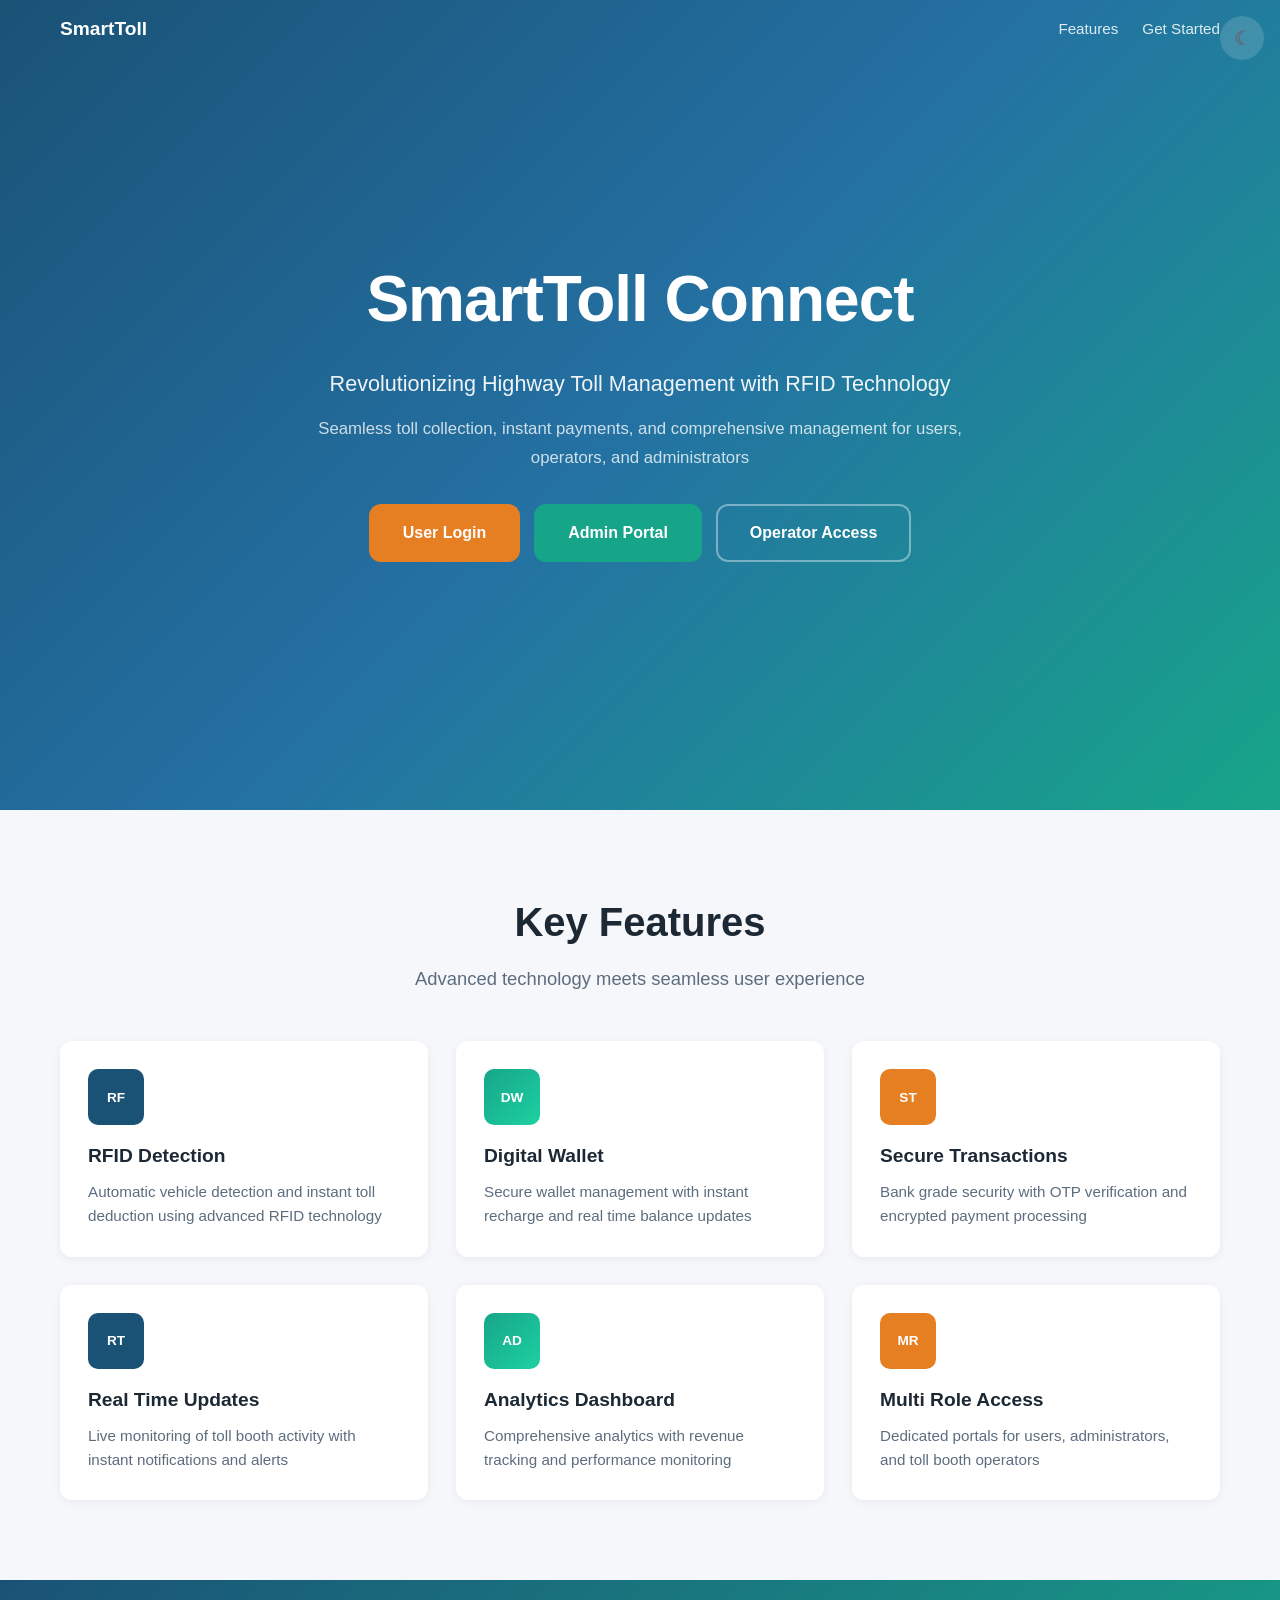
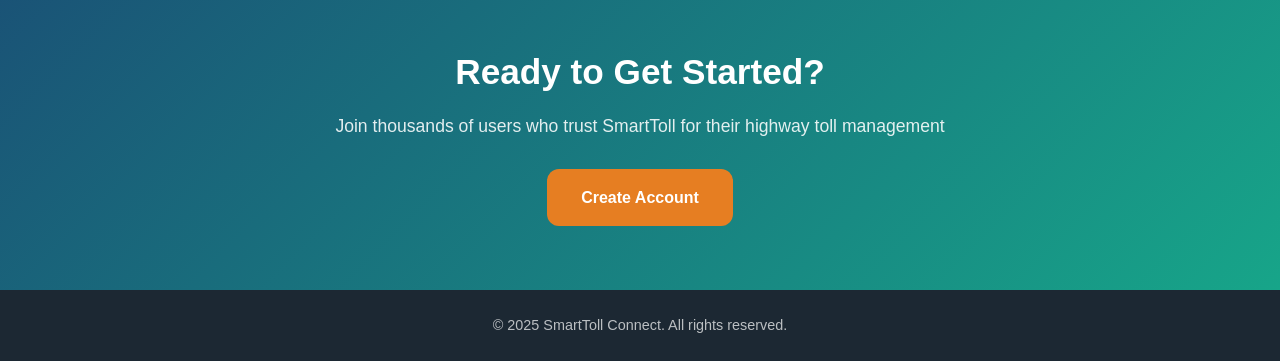
==== commit bcaca7fa: "update readme and clean up comments" ====
--- a/index.html
+++ b/index.html
@@ -16,7 +16,7 @@
             </div>
         </div>
     </nav>
-    <button class="btn btn-ghost dark-toggle landing-dark-toggle" id="darkModeToggle">â˜¾</button>
+    <button class="btn btn-ghost dark-toggle landing-dark-toggle" id="darkModeToggle">&#9790;</button>
 
     <!-- Hero -->
     <section class="hero">
--- a/style.css
+++ b/style.css
@@ -148,11 +148,12 @@
     border-radius: var(--radius);
     padding: 28px;
     box-shadow: 0 2px 8px rgba(0, 0, 0, 0.06);
-    transition: box-shadow 0.3s ease;
+    transition: box-shadow 0.3s ease, transform 0.3s ease;
 }
 
 .feature-card:hover {
     box-shadow: 0 8px 24px rgba(0, 0, 0, 0.12);
+    transform: translateY(-4px);
 }
 
 .feature-icon {
@@ -1206,3 +1207,47 @@
 .nav-link:hover {
     color: #fff;
 }
+
+@media (max-width: 500px) {
+    .nav-links {
+        display: none;
+    }
+
+    .landing-dark-toggle {
+        top: 12px;
+        right: 12px;
+    }
+}
+
+/* Empty State */
+.empty-state {
+    text-align: center;
+    padding: 40px 20px;
+    color: var(--text-muted);
+}
+
+.empty-state p {
+    font-size: 1rem;
+}
+
+/* Form Validation */
+.form-group input:invalid:not(:placeholder-shown) {
+    border-color: var(--danger);
+}
+
+.form-group input:valid:not(:placeholder-shown) {
+    border-color: var(--success);
+}
+
+/* Focus Styles */
+.btn:focus-visible,
+.form-group input:focus-visible,
+.auth-tab:focus-visible {
+    outline: 2px solid var(--primary);
+    outline-offset: 2px;
+}
+
+body.dark .btn:focus-visible,
+body.dark .form-group input:focus-visible {
+    outline-color: #60a5fa;
+}
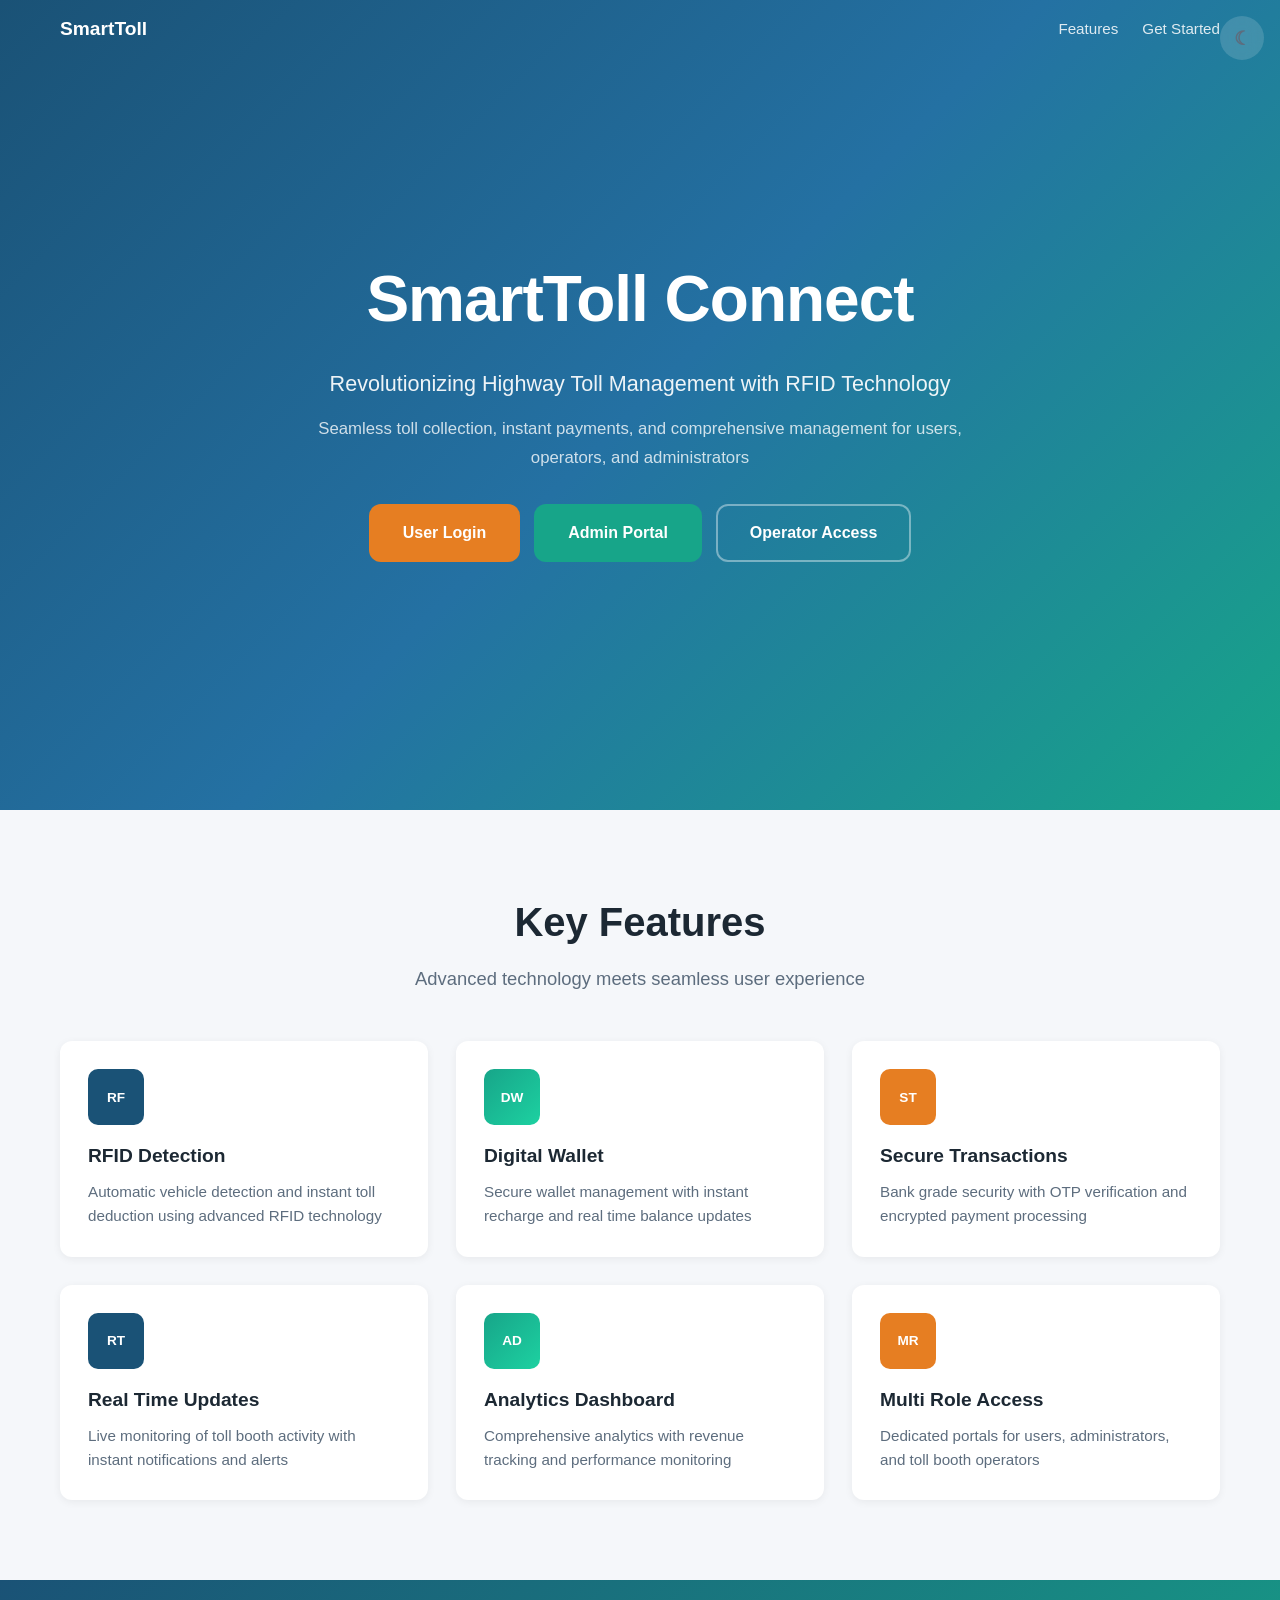
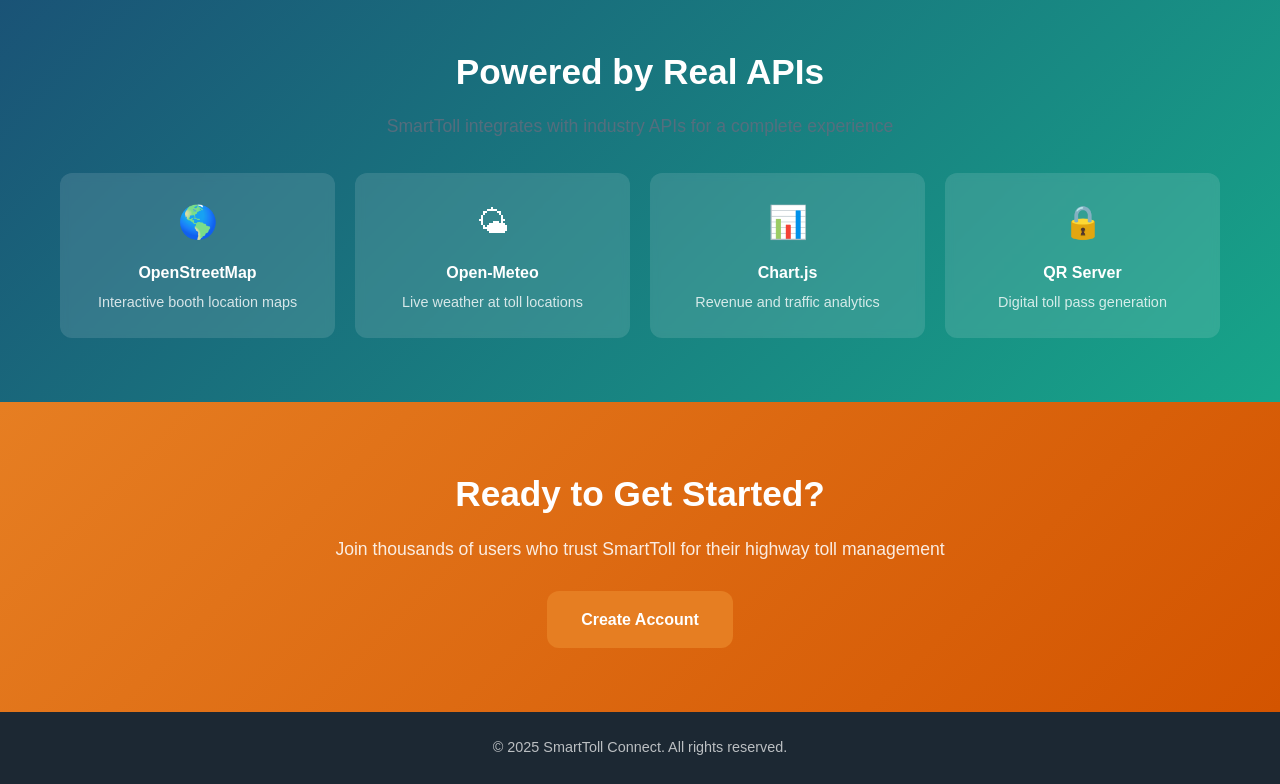
==== commit c17f3c48: "add api integrations section to landing page" ====
--- a/index.html
+++ b/index.html
@@ -74,6 +74,35 @@
     <!-- CTA Section -->
     <section class="cta-section" id="getstarted">
         <div class="container">
+            <h2>Powered by Real APIs</h2>
+            <p class="section-desc">SmartToll integrates with industry APIs for a complete experience</p>
+            <div class="api-grid">
+                <div class="api-card">
+                    <div class="api-icon">&#127758;</div>
+                    <h4>OpenStreetMap</h4>
+                    <p>Interactive booth location maps</p>
+                </div>
+                <div class="api-card">
+                    <div class="api-icon">&#127780;</div>
+                    <h4>Open-Meteo</h4>
+                    <p>Live weather at toll locations</p>
+                </div>
+                <div class="api-card">
+                    <div class="api-icon">&#128202;</div>
+                    <h4>Chart.js</h4>
+                    <p>Revenue and traffic analytics</p>
+                </div>
+                <div class="api-card">
+                    <div class="api-icon">&#128274;</div>
+                    <h4>QR Server</h4>
+                    <p>Digital toll pass generation</p>
+                </div>
+            </div>
+        </div>
+    </section>
+
+    <section class="cta-section cta-action">
+        <div class="container">
             <h2>Ready to Get Started?</h2>
             <p>Join thousands of users who trust SmartToll for their highway toll management</p>
             <a href="auth.html?role=user&mode=register" class="btn btn-accent">Create Account</a>
--- a/style.css
+++ b/style.css
@@ -541,6 +541,15 @@
     .wallet-amount {
         font-size: 2.2rem;
     }
+
+    .qr-content {
+        flex-direction: column;
+        text-align: center;
+    }
+
+    .qr-info {
+        align-items: center;
+    }
 }
 
 /* Card Header */
@@ -623,6 +632,46 @@
 
 .tx-amount-green {
     color: var(--success);
+}
+
+.tx-right {
+    display: flex;
+    flex-direction: column;
+    align-items: flex-end;
+    gap: 4px;
+}
+
+/* Transaction Filters */
+.tx-filters {
+    display: flex;
+    gap: 12px;
+    padding: 0 20px 16px;
+}
+
+.tx-search-input {
+    flex: 1;
+    padding: 8px 12px;
+    border: 1px solid var(--border);
+    border-radius: 8px;
+    font-size: 0.9rem;
+    background: var(--bg);
+    color: var(--text);
+}
+
+.tx-filter-select {
+    padding: 8px 12px;
+    border: 1px solid var(--border);
+    border-radius: 8px;
+    font-size: 0.9rem;
+    background: var(--bg);
+    color: var(--text);
+}
+
+body.dark .tx-search-input,
+body.dark .tx-filter-select {
+    background: #334155;
+    border-color: #475569;
+    color: #e2e8f0;
 }
 
 /* Modal */
@@ -876,6 +925,18 @@
         flex-direction: column;
         gap: 12px;
     }
+
+    .charts-grid {
+        grid-template-columns: 1fr;
+    }
+
+    #boothMap {
+        height: 250px;
+    }
+
+    .form-row {
+        grid-template-columns: 1fr;
+    }
 }
 
 /* Operator Dashboard */
@@ -1031,6 +1092,48 @@
     font-size: 1.1rem;
     opacity: 0.88;
     margin-bottom: 28px;
+}
+
+.cta-action {
+    background: linear-gradient(135deg, var(--accent), #d35400);
+}
+
+/* API Grid */
+.api-grid {
+    display: grid;
+    grid-template-columns: repeat(4, 1fr);
+    gap: 20px;
+    margin-top: 32px;
+}
+
+.api-card {
+    background: rgba(255, 255, 255, 0.12);
+    border-radius: var(--radius);
+    padding: 24px 16px;
+    text-align: center;
+    backdrop-filter: blur(4px);
+}
+
+.api-icon {
+    font-size: 2rem;
+    margin-bottom: 12px;
+}
+
+.api-card h4 {
+    margin-bottom: 6px;
+    font-size: 1rem;
+}
+
+.api-card p {
+    font-size: 0.9rem;
+    opacity: 0.8;
+    margin-bottom: 0;
+}
+
+@media (max-width: 768px) {
+    .api-grid {
+        grid-template-columns: 1fr 1fr;
+    }
 }
 
 .v-status-detected {
@@ -1251,3 +1354,205 @@
 body.dark .form-group input:focus-visible {
     outline-color: #60a5fa;
 }
+
+/* Booth Map */
+#boothMap {
+    height: 350px;
+    border-radius: var(--radius);
+    margin-top: 12px;
+    z-index: 1;
+}
+
+.form-row {
+    display: grid;
+    grid-template-columns: 1fr 1fr;
+    gap: 12px;
+}
+
+/* Charts */
+.charts-grid {
+    display: grid;
+    grid-template-columns: 1fr 1fr;
+    gap: 24px;
+    margin-bottom: 24px;
+}
+
+.chart-container {
+    position: relative;
+    height: 280px;
+    padding: 12px;
+}
+
+.chart-container-sm {
+    position: relative;
+    height: 240px;
+    padding: 12px;
+}
+
+/* QR Toll Pass */
+.qr-pass-card {
+    margin-bottom: 24px;
+}
+
+.qr-content {
+    display: flex;
+    align-items: center;
+    gap: 32px;
+    padding: 20px;
+}
+
+.qr-code img {
+    width: 160px;
+    height: 160px;
+    border-radius: 8px;
+    border: 2px solid var(--border);
+}
+
+.qr-info {
+    display: flex;
+    flex-direction: column;
+    gap: 8px;
+}
+
+.qr-vehicle {
+    font-size: 1.4rem;
+    font-weight: 700;
+    letter-spacing: 1px;
+}
+
+.qr-label {
+    color: var(--text-muted);
+    font-size: 0.9rem;
+}
+
+/* Nearest Booth */
+.nearest-booth-card {
+    margin-bottom: 24px;
+}
+
+.nearest-booth-card .card-header + div {
+    padding: 20px;
+}
+
+.nearest-result {
+    padding: 4px 0;
+}
+
+.nearest-name {
+    font-size: 1.3rem;
+    font-weight: 700;
+    margin-bottom: 4px;
+}
+
+.nearest-location {
+    color: var(--text-muted);
+    margin-bottom: 12px;
+}
+
+.nearest-stats {
+    display: flex;
+    gap: 24px;
+    flex-wrap: wrap;
+}
+
+/* Weather Widget */
+.weather-content {
+    padding: 20px;
+}
+
+.weather-main {
+    display: flex;
+    align-items: center;
+    gap: 16px;
+    margin-bottom: 8px;
+}
+
+.weather-emoji {
+    font-size: 2.5rem;
+}
+
+.weather-temp {
+    font-size: 2rem;
+    font-weight: 700;
+}
+
+.weather-label {
+    font-size: 1.1rem;
+    color: var(--text-muted);
+    margin-bottom: 16px;
+}
+
+.weather-details {
+    display: flex;
+    gap: 24px;
+    flex-wrap: wrap;
+}
+
+.weather-forecast {
+    display: flex;
+    gap: 20px;
+    margin-top: 16px;
+    padding-top: 16px;
+    border-top: 1px solid var(--border);
+}
+
+.forecast-day {
+    display: flex;
+    flex-direction: column;
+    align-items: center;
+    gap: 4px;
+}
+
+.forecast-name {
+    font-size: 0.85rem;
+    color: var(--text-muted);
+    font-weight: 600;
+}
+
+.forecast-icon {
+    font-size: 1.3rem;
+}
+
+.forecast-range {
+    font-size: 0.85rem;
+    font-weight: 500;
+}
+
+/* Alert Banner */
+.alert-banner {
+    display: flex;
+    align-items: center;
+    gap: 12px;
+    padding: 14px 20px;
+    border-radius: var(--radius);
+    margin-bottom: 20px;
+    font-weight: 500;
+}
+
+.alert-warning {
+    background: #fef3cd;
+    color: #856404;
+    border: 1px solid #ffc107;
+}
+
+.alert-danger {
+    background: #f8d7da;
+    color: #721c24;
+    border: 1px solid #f5c6cb;
+}
+
+body.dark .alert-warning {
+    background: rgba(255, 193, 7, 0.15);
+    color: #fbbf24;
+    border-color: rgba(255, 193, 7, 0.3);
+}
+
+body.dark .alert-danger {
+    background: rgba(239, 68, 68, 0.15);
+    color: #f87171;
+    border-color: rgba(239, 68, 68, 0.3);
+}
+
+.alert-icon {
+    font-size: 1.3rem;
+}
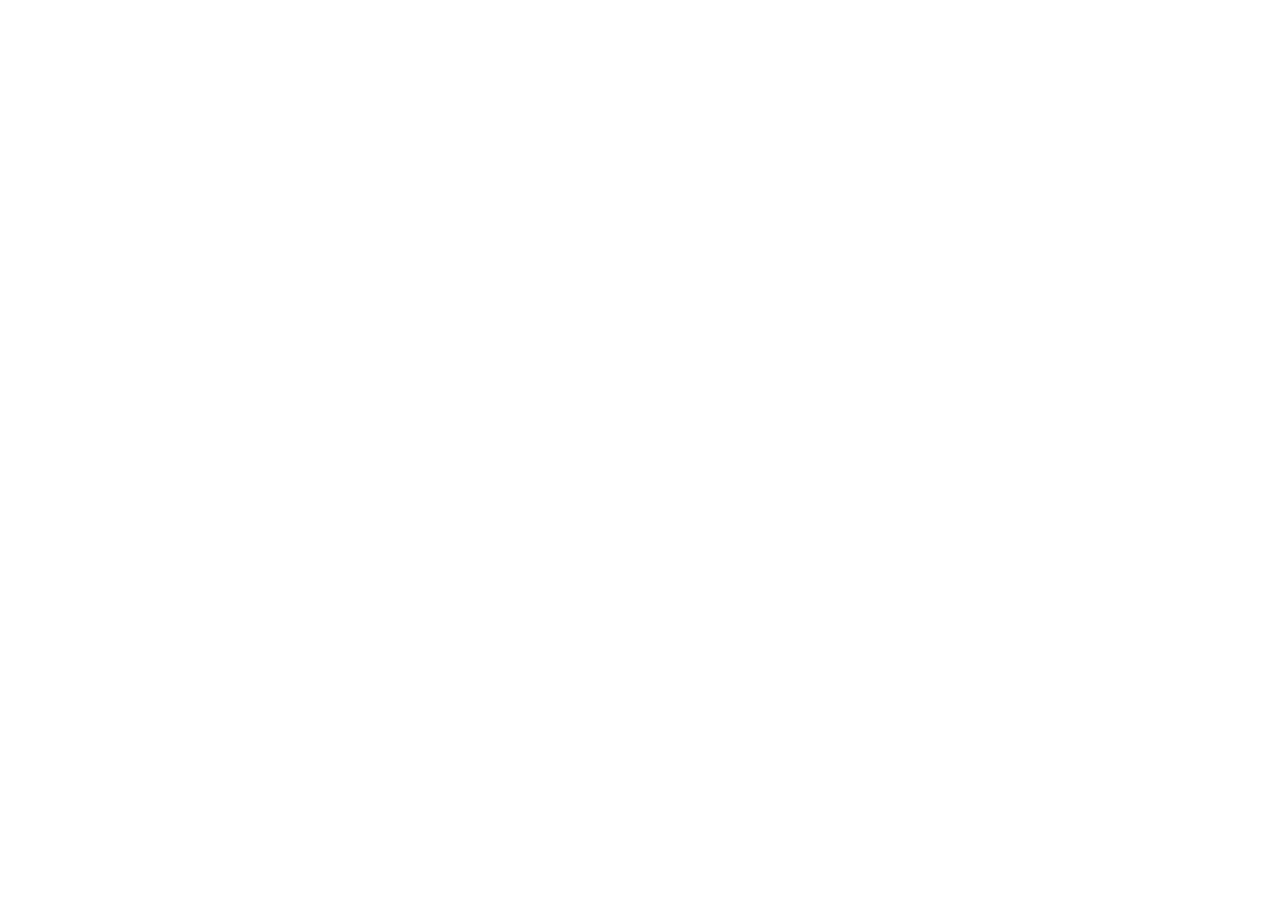
==== commit 0663ccc1: "[skip lovable] Use tech stack vite_react_shadcn_ts_20250728_minor" ====
--- a/index.html
+++ b/index.html
@@ -1,122 +1,24 @@
-<!DOCTYPE html>
+<!doctype html>
 <html lang="en">
-<head>
-    <meta charset="UTF-8">
-    <meta name="viewport" content="width=device-width, initial-scale=1.0">
-    <title>SmartToll Connect</title>
-    <link rel="stylesheet" href="style.css">
-</head>
-<body>    <!-- Navbar -->
-    <nav class="landing-nav">
-        <div class="container nav-inner">
-            <span class="nav-brand">SmartToll</span>
-            <div class="nav-links">
-                <a href="#features" class="nav-link">Features</a>
-                <a href="#getstarted" class="nav-link">Get Started</a>
-            </div>
-        </div>
-    </nav>
-    <button class="btn btn-ghost dark-toggle landing-dark-toggle" id="darkModeToggle">&#9790;</button>
+  <head>
+    <meta charset="UTF-8" />
+    <meta name="viewport" content="width=device-width, initial-scale=1.0" />
+    <title>smart-toll-nexus</title>
+    <meta name="description" content="Lovable Generated Project" />
+    <meta name="author" content="Lovable" />
 
-    <!-- Hero -->
-    <section class="hero">
-        <div class="hero-content">
-            <h1>SmartToll Connect</h1>
-            <p class="hero-subtitle">Revolutionizing Highway Toll Management with RFID Technology</p>
-            <p class="hero-desc">Seamless toll collection, instant payments, and comprehensive management for users, operators, and administrators</p>
-            <div class="hero-buttons">
-                <a href="auth.html?role=user" class="btn btn-accent">User Login</a>
-                <a href="auth.html?role=admin" class="btn btn-secondary">Admin Portal</a>
-                <a href="auth.html?role=operator" class="btn btn-outline">Operator Access</a>
-            </div>
-        </div>
-    </section>
+    <meta property="og:title" content="smart-toll-nexus" />
+    <meta property="og:description" content="Lovable Generated Project" />
+    <meta property="og:type" content="website" />
+    <meta property="og:image" content="https://lovable.dev/opengraph-image-p98pqg.png" />
 
-    <!-- Features -->
-    <section class="features" id="features">
-        <div class="container">
-            <h2 class="section-title">Key Features</h2>
-            <p class="section-desc">Advanced technology meets seamless user experience</p>
-            <div class="features-grid">
-                <div class="feature-card">
-                    <div class="feature-icon icon-primary">RF</div>
-                    <h3>RFID Detection</h3>
-                    <p>Automatic vehicle detection and instant toll deduction using advanced RFID technology</p>
-                </div>
-                <div class="feature-card">
-                    <div class="feature-icon icon-secondary">DW</div>
-                    <h3>Digital Wallet</h3>
-                    <p>Secure wallet management with instant recharge and real time balance updates</p>
-                </div>
-                <div class="feature-card">
-                    <div class="feature-icon icon-accent">ST</div>
-                    <h3>Secure Transactions</h3>
-                    <p>Bank grade security with OTP verification and encrypted payment processing</p>
-                </div>
-                <div class="feature-card">
-                    <div class="feature-icon icon-primary">RT</div>
-                    <h3>Real Time Updates</h3>
-                    <p>Live monitoring of toll booth activity with instant notifications and alerts</p>
-                </div>
-                <div class="feature-card">
-                    <div class="feature-icon icon-secondary">AD</div>
-                    <h3>Analytics Dashboard</h3>
-                    <p>Comprehensive analytics with revenue tracking and performance monitoring</p>
-                </div>
-                <div class="feature-card">
-                    <div class="feature-icon icon-accent">MR</div>
-                    <h3>Multi Role Access</h3>
-                    <p>Dedicated portals for users, administrators, and toll booth operators</p>
-                </div>
-            </div>
-        </div>
-    </section>
-    <!-- CTA Section -->
-    <section class="cta-section" id="getstarted">
-        <div class="container">
-            <h2>Powered by Real APIs</h2>
-            <p class="section-desc">SmartToll integrates with industry APIs for a complete experience</p>
-            <div class="api-grid">
-                <div class="api-card">
-                    <div class="api-icon">&#127758;</div>
-                    <h4>OpenStreetMap</h4>
-                    <p>Interactive booth location maps</p>
-                </div>
-                <div class="api-card">
-                    <div class="api-icon">&#127780;</div>
-                    <h4>Open-Meteo</h4>
-                    <p>Live weather at toll locations</p>
-                </div>
-                <div class="api-card">
-                    <div class="api-icon">&#128202;</div>
-                    <h4>Chart.js</h4>
-                    <p>Revenue and traffic analytics</p>
-                </div>
-                <div class="api-card">
-                    <div class="api-icon">&#128274;</div>
-                    <h4>QR Server</h4>
-                    <p>Digital toll pass generation</p>
-                </div>
-            </div>
-        </div>
-    </section>
+    <meta name="twitter:card" content="summary_large_image" />
+    <meta name="twitter:site" content="@Lovable" />
+    <meta name="twitter:image" content="https://lovable.dev/opengraph-image-p98pqg.png" />
+  </head>
 
-    <section class="cta-section cta-action">
-        <div class="container">
-            <h2>Ready to Get Started?</h2>
-            <p>Join thousands of users who trust SmartToll for their highway toll management</p>
-            <a href="auth.html?role=user&mode=register" class="btn btn-accent">Create Account</a>
-        </div>
-    </section>
-
-
-    <!-- Footer -->
-    <footer class="footer">
-        <div class="container">
-            <p>&copy; 2025 SmartToll Connect. All rights reserved.</p>
-        </div>
-    </footer>
-
-    <script src="script.js"></script>
-</body>
+  <body>
+    <div id="root"></div>
+    <script type="module" src="/src/main.tsx"></script>
+  </body>
 </html>
